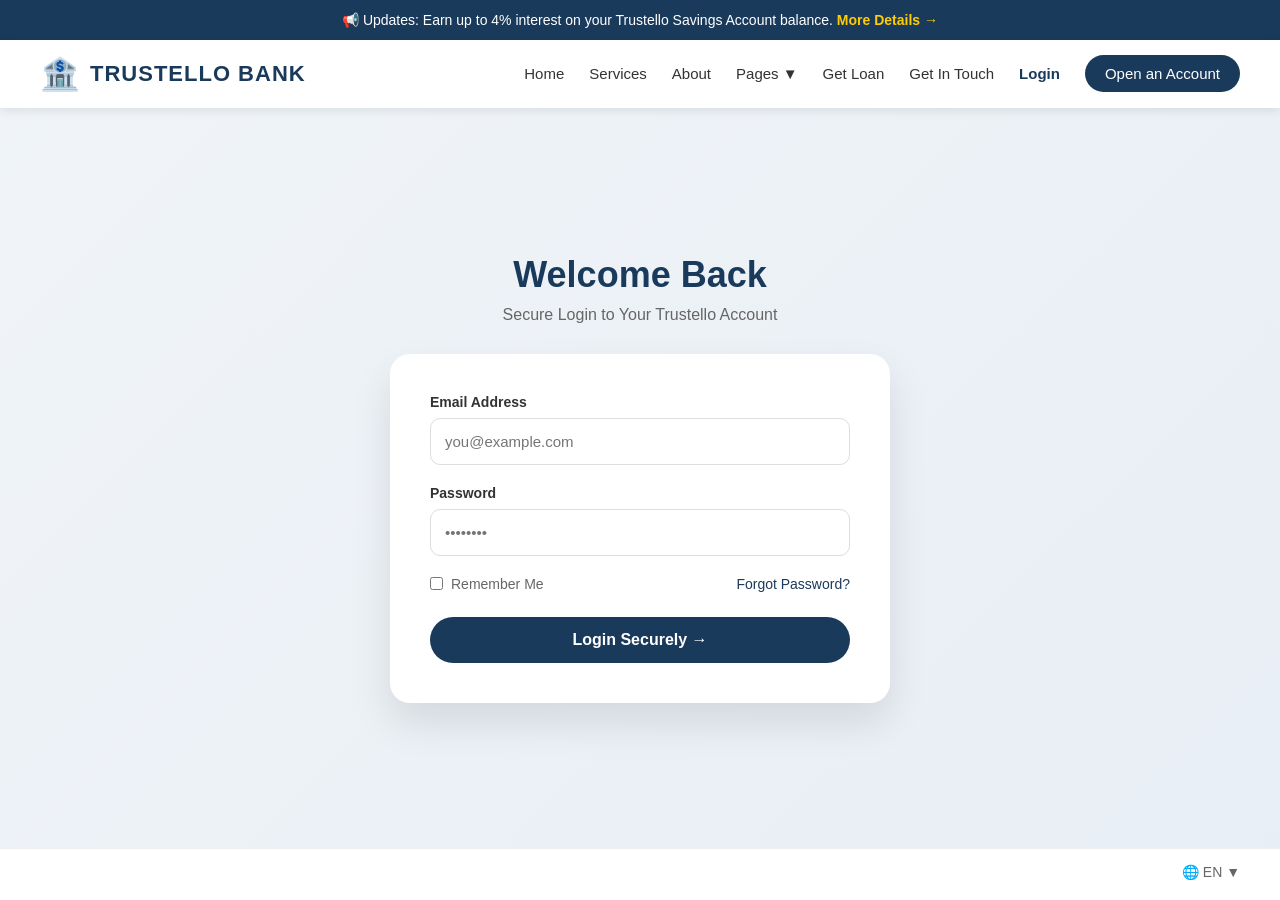
==== index.html @ e1e047c7 "Update index.html" ====
<!DOCTYPE html>
<html lang="en">
<head>
    <meta charset="UTF-8">
    <meta name="viewport" content="width=device-width, initial-scale=1.0">
    <title>Trustello Bank — Secure Login</title>
    <link rel="stylesheet" href="style.css">
</head>
<body>
    <!-- Top Banner -->
    <div class="update-banner">
        📢 Updates: Earn up to 4% interest on your Trustello Savings Account balance. 
        <a href="#">More Details →</a>
    </div>

    <!-- Navigation Bar -->
    <nav class="navbar">
        <div class="nav-container">
            <div class="logo">
                <!-- Space for logo -->
                <div class="logo-placeholder">
                    <span class="logo-icon">🏦</span>
                    <span class="logo-text">TRUSTELLO BANK</span>
                </div>
            </div>
            <ul class="nav-links">
                <li><a href="#">Home</a></li>
                <li><a href="#">Services</a></li>
                <li><a href="#">About</a></li>
                <li class="dropdown">
                    <a href="#">Pages ▼</a>
                </li>
                <li><a href="#">Get Loan</a></li>
                <li><a href="#">Get In Touch</a></li>
                <li><a href="#" class="login-link">Login</a></li>
                <li><a href="#" class="signup-btn">Open an Account</a></li>
            </ul>
        </div>
    </nav>

    <!-- Main Login Section -->
    <div class="main-container">
        <div class="login-wrapper">
            <div class="welcome-section">
                <h2>Welcome Back</h2>
                <p>Secure Login to Your Trustello Account</p>
            </div>
            
            <div class="login-card">
                <form id="loginForm">
                    <div class="input-group">
                        <label>Email Address</label>
                        <input type="email" id="email" placeholder="you@example.com" required>
                    </div>
                    <div class="input-group">
                        <label>Password</label>
                        <input type="password" id="password" placeholder="••••••••" required>
                    </div>
                    <div class="form-options">
                        <label class="checkbox-label">
                            <input type="checkbox" id="rememberMe"> Remember Me
                        </label>
                        <a href="#" class="forgot-link">Forgot Password?</a>
                    </div>
                    <button type="submit" class="login-btn">Login Securely →</button>
                </form>
            </div>
        </div>
    </div>

    <!-- Footer Language Selector -->
    <footer class="footer">
        <div class="language-selector">
            <span>🌐 EN ▼</span>
        </div>
    </footer>

    <script src="script.js"></script>
</body>
</html>
---- style.css ----
* {
    margin: 0;
    padding: 0;
    box-sizing: border-box;
    font-family: 'Segoe UI', Tahoma, Geneva, Verdana, sans-serif;
}

/* Update Banner */
.update-banner {
    background: #1a3a5c;
    color: white;
    padding: 12px 40px;
    font-size: 14px;
    text-align: center;
}

.update-banner a {
    color: #ffcc00;
    text-decoration: none;
    font-weight: bold;
}

.update-banner a:hover {
    text-decoration: underline;
}

/* Navbar */
.navbar {
    background: white;
    box-shadow: 0 2px 10px rgba(0,0,0,0.1);
    position: sticky;
    top: 0;
    z-index: 100;
}

.nav-container {
    max-width: 1400px;
    margin: 0 auto;
    padding: 15px 40px;
    display: flex;
    justify-content: space-between;
    align-items: center;
    flex-wrap: wrap;
}

/* Logo Section with Space for Image */
.logo-placeholder {
    display: flex;
    align-items: center;
    gap: 10px;
}

.logo-icon {
    font-size: 32px;
}

.logo-text {
    font-size: 22px;
    font-weight: bold;
    color: #1a3a5c;
    letter-spacing: 1px;
}

/* For actual logo image - uncomment and add your logo file */
/*
.logo-placeholder img {
    height: 45px;
    width: auto;
}
.logo-text {
    display: none;
}
*/

.nav-links {
    display: flex;
    list-style: none;
    gap: 25px;
    align-items: center;
    flex-wrap: wrap;
}

.nav-links a {
    text-decoration: none;
    color: #333;
    font-size: 15px;
    font-weight: 500;
    transition: color 0.3s;
}

.nav-links a:hover {
    color: #1a3a5c;
}

.login-link {
    color: #1a3a5c !important;
    font-weight: bold !important;
}

.signup-btn {
    background: #1a3a5c;
    color: white !important;
    padding: 10px 20px;
    border-radius: 25px;
}

.signup-btn:hover {
    background: #0f2a44;
    color: white !important;
}

.logout-nav {
    background: #dc3545;
    color: white !important;
    padding: 10px 20px;
    border-radius: 25px;
}

.logout-nav:hover {
    background: #c82333;
    color: white !important;
}

/* Main Login Container */
.main-container {
    min-height: calc(100vh - 160px);
    background: linear-gradient(135deg, #f0f4f8 0%, #e8eef5 100%);
    display: flex;
    align-items: center;
    justify-content: center;
    padding: 60px 20px;
}

.login-wrapper {
    max-width: 500px;
    width: 100%;
}

.welcome-section {
    text-align: center;
    margin-bottom: 30px;
}

.welcome-section h2 {
    font-size: 36px;
    color: #1a3a5c;
    margin-bottom: 10px;
}

.welcome-section p {
    color: #666;
    font-size: 16px;
}

.login-card {
    background: white;
    border-radius: 20px;
    padding: 40px;
    box-shadow: 0 20px 40px rgba(0,0,0,0.1);
}

.input-group {
    margin-bottom: 20px;
}

.input-group label {
    display: block;
    margin-bottom: 8px;
    font-weight: 600;
    color: #333;
    font-size: 14px;
}

.input-group input {
    width: 100%;
    padding: 14px;
    border: 1px solid #ddd;
    border-radius: 10px;
    font-size: 15px;
    transition: border-color 0.3s;
}

.input-group input:focus {
    outline: none;
    border-color: #1a3a5c;
}

.form-options {
    display: flex;
    justify-content: space-between;
    align-items: center;
    margin-bottom: 25px;
    font-size: 14px;
}

.checkbox-label {
    display: flex;
    align-items: center;
    gap: 8px;
    color: #666;
    cursor: pointer;
}

.forgot-link {
    color: #1a3a5c;
    text-decoration: none;
}

.forgot-link:hover {
    text-decoration: underline;
}

.login-btn {
    width: 100%;
    padding: 14px;
    background: #1a3a5c;
    color: white;
    border: none;
    border-radius: 30px;
    font-size: 16px;
    font-weight: bold;
    cursor: pointer;
    transition: background 0.3s;
}

.login-btn:hover {
    background: #0f2a44;
}

/* Dashboard Layout */
.dashboard-container {
    background: #f5f7fa;
    min-height: calc(100vh - 160px);
    padding: 40px;
}

.dashboard-grid {
    max-width: 1400px;
    margin: 0 auto;
    display: grid;
    grid-template-columns: 1fr 1.5fr;
    gap: 30px;
}

/* Left Column */
.dashboard-left {
    display: flex;
    flex-direction: column;
    gap: 25px;
}

.welcome-card {
    background: linear-gradient(135deg, #1a3a5c, #0f2a44);
    color: white;
    padding: 25px;
    border-radius: 20px;
}

.welcome-card h3 {
    font-size: 22px;
    margin-bottom: 8px;
}

.welcome-card p {
    opacity: 0.8;
    font-size: 14px;
}

/* Physical Bank Card */
.physical-card {
    background: linear-gradient(135deg, #1e3c72 0%, #2a5298 100%);
    border-radius: 20px;
    padding: 25px;
    color: white;
    box-shadow: 0 10px 20px rgba(0,0,0,0.2);
}

.card-chip {
    font-size: 32px;
    margin-bottom: 30px;
}

.card-number {
    font-size: 22px;
    letter-spacing: 2px;
    margin-bottom: 20px;
    font-family: monospace;
}

.card-details {
    display: flex;
    gap: 30px;
    margin-bottom: 20px;
    font-size: 12px;
}

.card-label {
    display: block;
    font-size: 10px;
    opacity: 0.7;
    margin-bottom: 5px;
}

.card-brand {
    text-align: right;
    font-size: 18px;
    font-weight: bold;
    font-style: italic;
}

/* Transfer Section */
.transfer-section {
    background: white;
    padding: 25px;
    border-radius: 20px;
    box-shadow: 0 2px 10px rgba(0,0,0,0.05);
}

.transfer-section h3 {
    color: #1a3a5c;
    margin-bottom: 20px;
}

.transfer-group {
    margin-bottom: 15px;
}

.transfer-group label {
    font-size: 14px;
    font-weight: 600;
    color: #333;
    margin-bottom: 6px;
    display: block;
}

.transfer-group input {
    width: 100%;
    padding: 12px;
    border: 1px solid #ddd;
    border-radius: 10px;
}

#transferBtn {
    background: #28a745;
    margin-top: 10px;
    width: 100%;
    padding: 12px;
    border: none;
    border-radius: 30px;
    color: white;
    font-weight: bold;
    cursor: pointer;
}

#transferBtn:hover {
    background: #218838;
}

/* Right Column */
.dashboard-right {
    display: flex;
    flex-direction: column;
    gap: 25px;
}

.balance-card {
    background: white;
    padding: 30px;
    border-radius: 20px;
    text-align: center;
    box-shadow: 0 2px 10px rgba(0,0,0,0.05);
}

.balance-card p {
    color: #666;
    font-size: 14px;
}

.balance-card h2 {
    font-size: 48px;
    color: #1a3a5c;
    margin: 15px 0;
}

.account-info {
    background: #f5f7fa;
    padding: 15px;
    border-radius: 12px;
    margin-top: 10px;
}

.account-info p {
    margin: 5px 0;
    font-size: 13px;
}

.transactions {
    background: white;
    padding: 25px;
    border-radius: 20px;
    box-shadow: 0 2px 10px rgba(0,0,0,0.05);
}

.transactions h3 {
    color: #1a3a5c;
    margin-bottom: 20px;
}

.transactions-table-wrapper {
    overflow-x: auto;
}

table {
    width: 100%;
    border-collapse: collapse;
}

th, td {
    padding: 12px;
    text-align: left;
    border-bottom: 1px solid #eee;
}

th {
    background: #f5f7fa;
    font-weight: 600;
    color: #555;
}

td.negative {
    color: #dc3545;
}

td.positive {
    color: #28a745;
}

/* Footer */
.footer {
    background: white;
    border-top: 1px solid #eee;
    padding: 15px 40px;
    text-align: right;
}

.language-selector {
    font-size: 14px;
    color: #666;
    cursor: pointer;
}

/* Error Message */
.error-message {
    background: #f8d7da;
    color: #721c24;
    padding: 12px;
    border-radius: 10px;
    margin-bottom: 20px;
    text-align: center;
}

.transfer-message {
    margin-top: 15px;
    padding: 10px;
    border-radius: 10px;
    text-align: center;
    font-size: 14px;
}

.transfer-message.success {
    background: #d4edda;
    color: #155724;
}

.transfer-message.error {
    background: #f8d7da;
    color: #721c24;
}

/* Responsive */
@media (max-width: 1000px) {
    .dashboard-grid {
        grid-template-columns: 1fr;
    }
    
    .nav-container {
        flex-direction: column;
        gap: 15px;
    }
    
    .nav-links {
        justify-content: center;
    }
    
    .dashboard-container {
        padding: 20px;
    }
}

@media (max-width: 700px) {
    .nav-links {
        gap: 12px;
    }
    
    .nav-links a {
        font-size: 12px;
    }
    
    .signup-btn, .logout-nav {
        padding: 6px 12px;
    }
    
    .login-card {
        padding: 25px;
    }
}
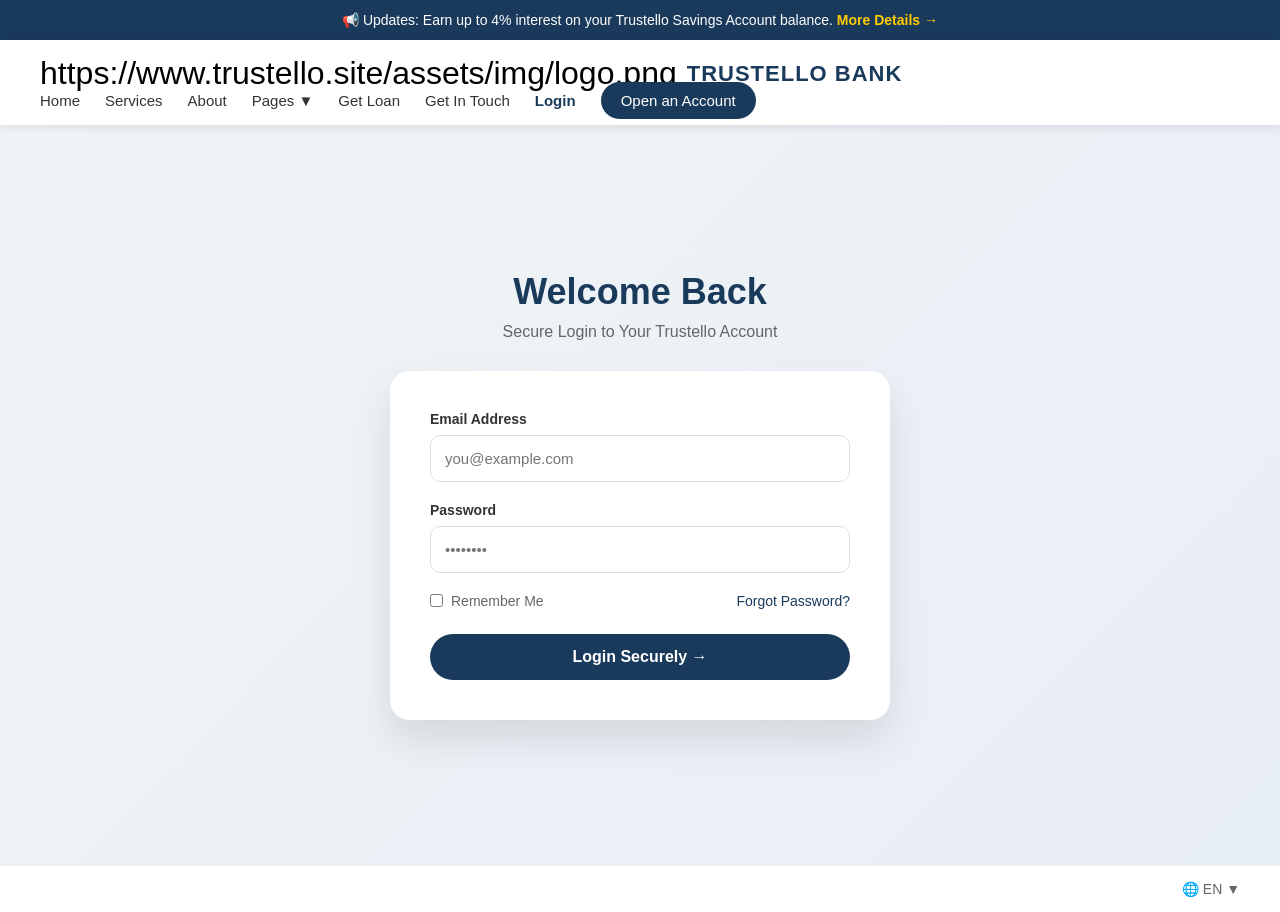
==== commit 961d6a03: "Update index.html" ====
--- a/index.html
+++ b/index.html
@@ -19,7 +19,7 @@
             <div class="logo">
                 <!-- Space for logo -->
                 <div class="logo-placeholder">
-                    <span class="logo-icon">🏦</span>
+                    <span class="logo-icon">https://www.trustello.site/assets/img/logo.png</span>
                     <span class="logo-text">TRUSTELLO BANK</span>
                 </div>
             </div>
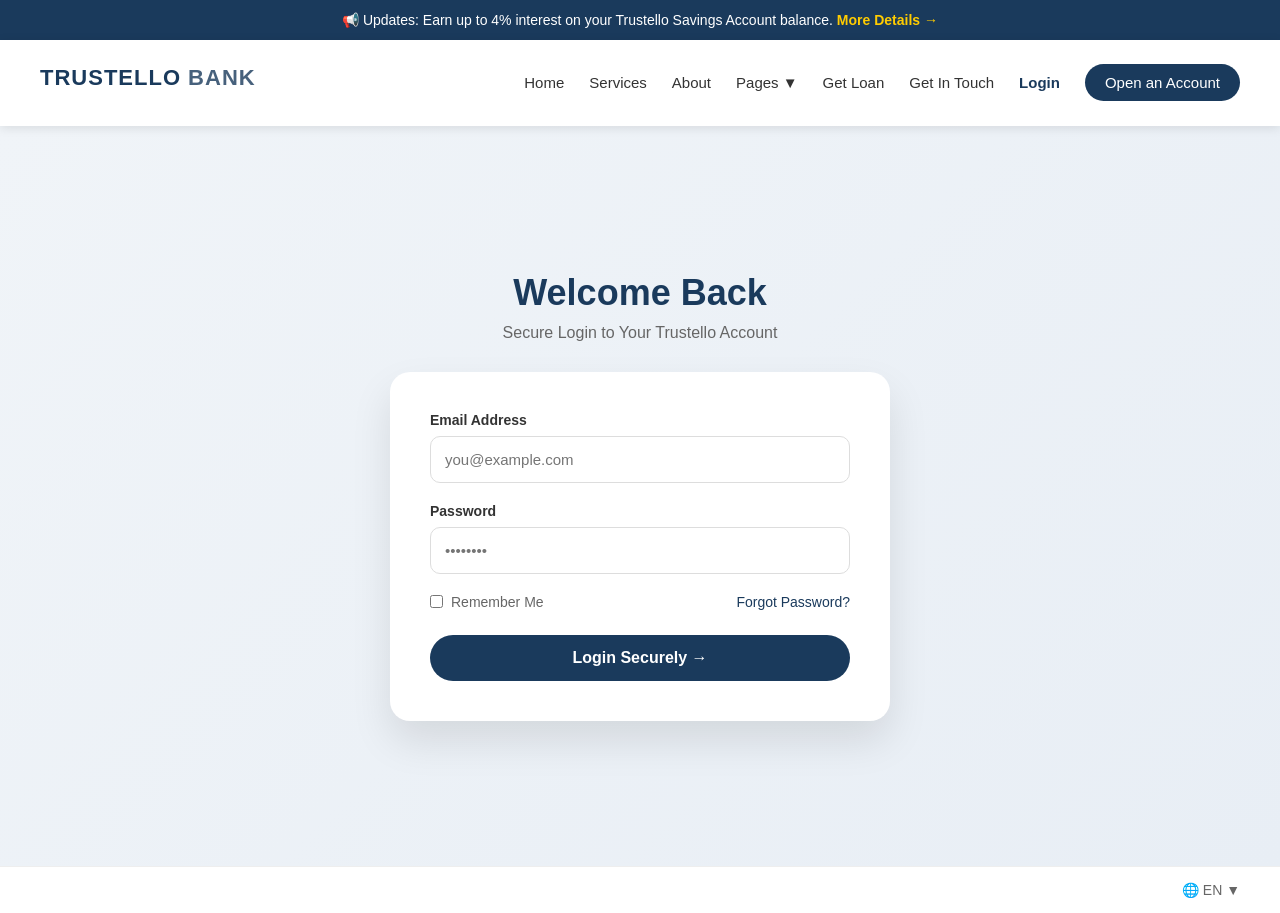
==== commit b8aff0eb: "Update index.html" ====
--- a/index.html
+++ b/index.html
@@ -17,10 +17,11 @@
     <nav class="navbar">
         <div class="nav-container">
             <div class="logo">
-                <!-- Space for logo -->
-                <div class="logo-placeholder">
-                    <span class="logo-icon">https://www.trustello.site/assets/img/logo.png</span>
-                    <span class="logo-text">TRUSTELLO BANK</span>
+                <!-- Colored Logo Section -->
+                <div class="logo-section">
+                    <div class="custom-logo">
+                        TRUSTELLO <span class="logo-accent">BANK</span>
+                    </div>
                 </div>
             </div>
             <ul class="nav-links">
--- a/style.css
+++ b/style.css
@@ -514,3 +514,74 @@
         padding: 25px;
     }
 }
+
+/* ============================================ */
+/* TRUSTELLO BANK - CUSTOM LOGO STYLES          */
+/* ============================================ */
+
+/* Logo Section Container */
+.logo-section {
+    text-align: center;
+    margin: 10px 0 20px 0;
+}
+
+/* Colored Gradient Logo */
+.custom-logo {
+    background: linear-gradient(135deg, #0a1e3c 0%, #1a4a8a 100%);
+    color: white;
+    padding: 12px 24px;
+    border-radius: 12px;
+    font-size: 28px;
+    font-weight: bold;
+    display: inline-block;
+    box-shadow: 0 4px 12px rgba(0,0,0,0.15);
+    letter-spacing: 1px;
+    font-family: 'Segoe UI', Tahoma, Geneva, Verdana, sans-serif;
+}
+
+/* Gold Accent for "BANK" text */
+.logo-accent {
+    color: #ffd700;
+    font-weight: bold;
+}
+
+/* Optional: Add hover effect */
+.custom-logo:hover {
+    transform: scale(1.02);
+    transition: transform 0.3s ease;
+    box-shadow: 0 6px 16px rgba(0,0,0,0.2);
+}
+
+/* For smaller screens */
+@media (max-width: 700px) {
+    .custom-logo {
+        font-size: 20px;
+        padding: 8px 16px;
+    }
+}
+
+/* If you want the logo in the navbar as well */
+.navbar .custom-logo {
+    background: transparent;
+    box-shadow: none;
+    padding: 0;
+    color: #1a3a5c;
+    font-size: 22px;
+}
+
+.navbar .logo-accent {
+    color: #1a3a5c;
+    opacity: 0.8;
+}
+
+/* Alternative: Simple Text Logo (if gradient doesn't fit your design) */
+.logo-text-only {
+    font-size: 24px;
+    font-weight: bold;
+    background: linear-gradient(135deg, #0a1e3c, #1a4a8a);
+    -webkit-background-clip: text;
+    background-clip: text;
+    color: transparent;
+    display: inline-block;
+}
+}
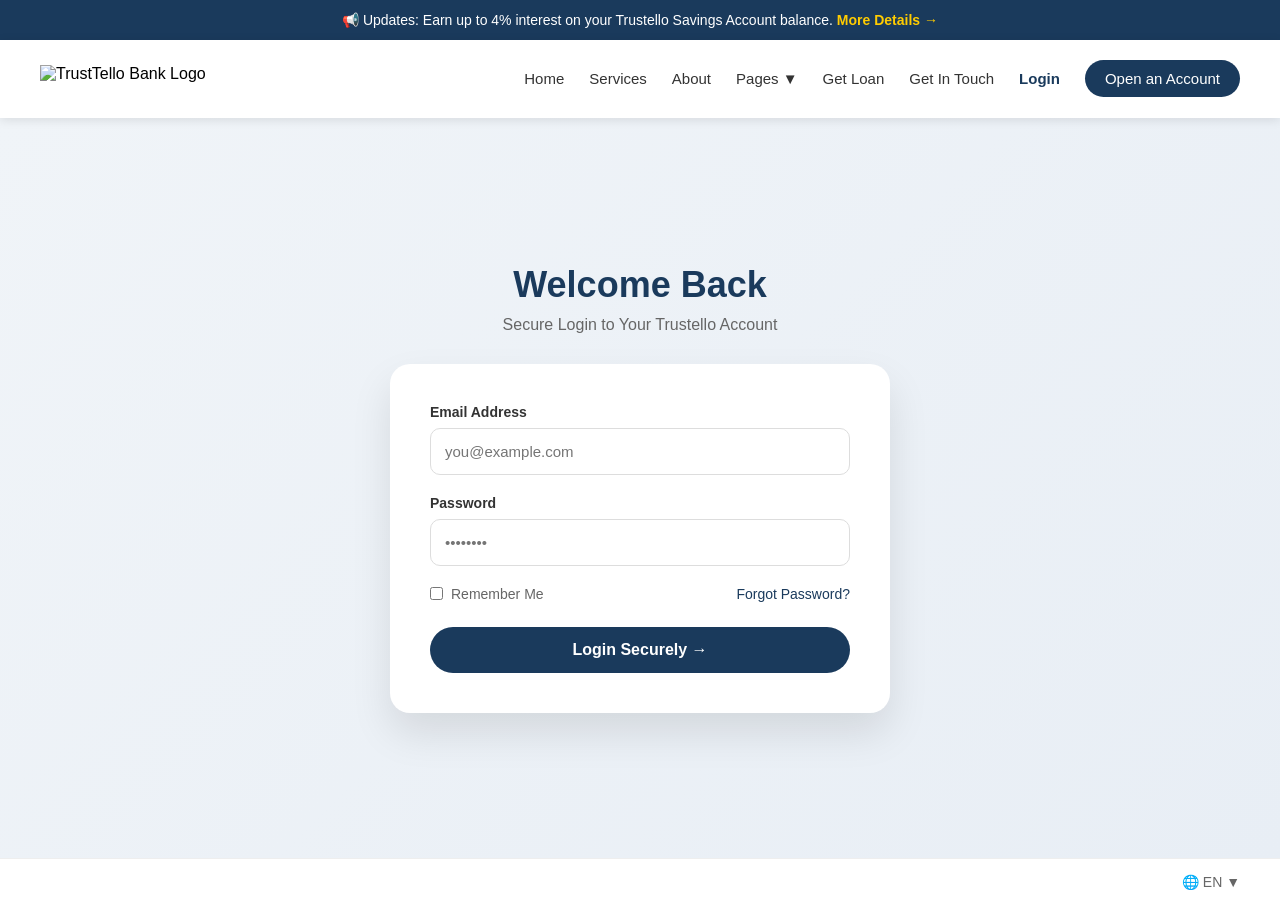
==== commit f8011d09: "Update index.html" ====
--- a/index.html
+++ b/index.html
@@ -17,11 +17,11 @@
     <nav class="navbar">
         <div class="nav-container">
             <div class="logo">
-                <!-- Colored Logo Section -->
+                <!-- Logo with your actual image -->
                 <div class="logo-section">
-                    <div class="custom-logo">
-                        TRUSTELLO <span class="logo-accent">BANK</span>
-                    </div>
+                    <img src="https://blogger.googleusercontent.com/img/b/R29vZ2xl/AVvXsEgJX2ZDa-uyqSd7g50r66tyUPOaTvo8WCbmnlj95F3vcibmzq5OAerZwbmfi_qysc3w4CRJn98SGDkOrQ_m3ZCFn9ofwAVLncT7ilW7xC7VNoZwsf7-wgF4w3XSMqtoRwtBaZBlxAYm1YB0yN_78huTArWcEP47Dm3lwleB87Sgpbt4QH7KBnHInQFAAweE/s320/logo%20%281%29.png" 
+                         alt="TrustTello Bank Logo" 
+                         class="bank-logo">
                 </div>
             </div>
             <ul class="nav-links">
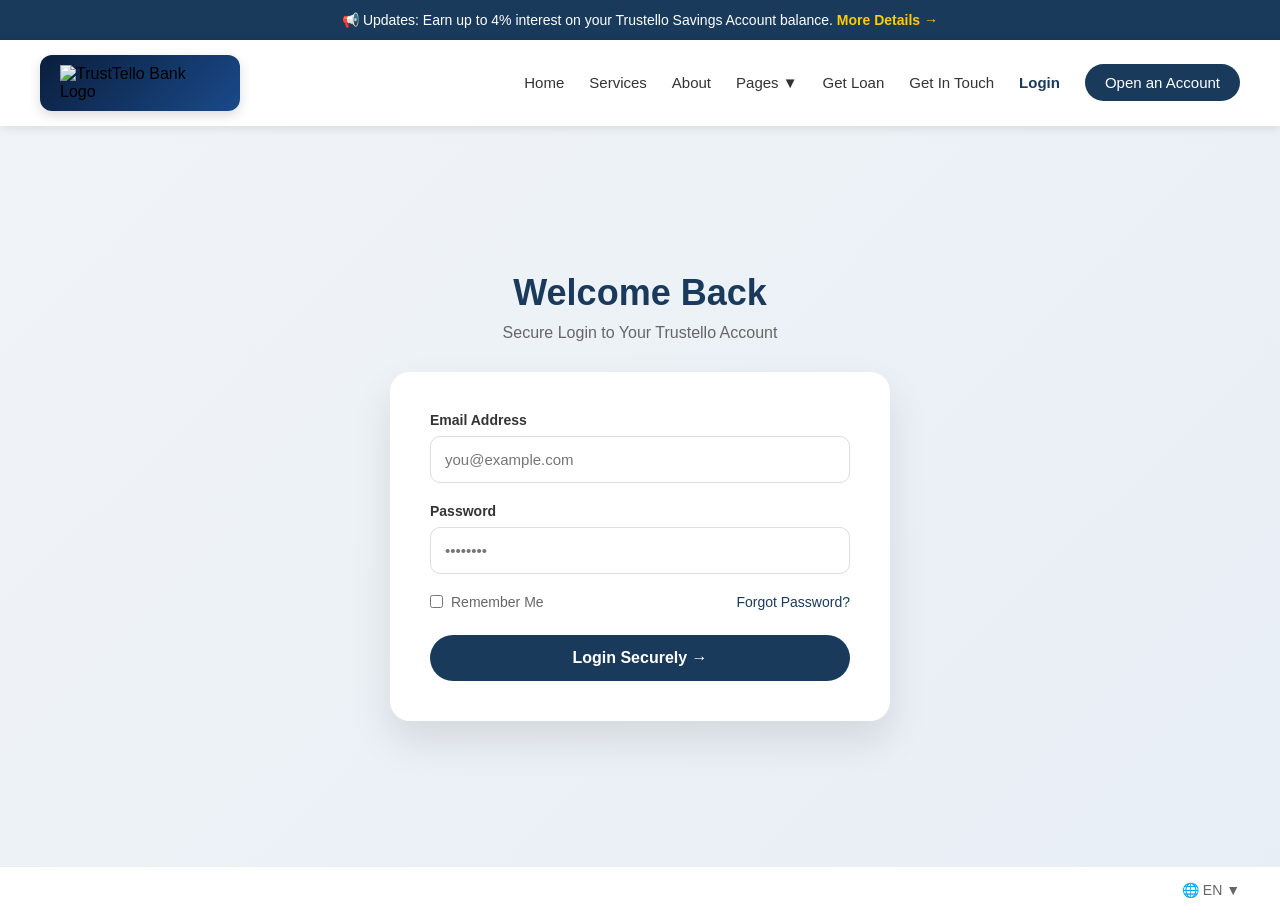
==== commit 819b1c3b: "Update index.html" ====
--- a/index.html
+++ b/index.html
@@ -1,4 +1,4 @@
-<!DOCTYPE html>
+ <!DOCTYPE html>
 <html lang="en">
 <head>
     <meta charset="UTF-8">
@@ -17,11 +17,13 @@
     <nav class="navbar">
         <div class="nav-container">
             <div class="logo">
-                <!-- Logo with your actual image -->
+                <!-- Logo with Blue Background Wrapper -->
                 <div class="logo-section">
-                    <img src="https://blogger.googleusercontent.com/img/b/R29vZ2xl/AVvXsEgJX2ZDa-uyqSd7g50r66tyUPOaTvo8WCbmnlj95F3vcibmzq5OAerZwbmfi_qysc3w4CRJn98SGDkOrQ_m3ZCFn9ofwAVLncT7ilW7xC7VNoZwsf7-wgF4w3XSMqtoRwtBaZBlxAYm1YB0yN_78huTArWcEP47Dm3lwleB87Sgpbt4QH7KBnHInQFAAweE/s320/logo%20%281%29.png" 
-                         alt="TrustTello Bank Logo" 
-                         class="bank-logo">
+                    <div class="logo-blue-bg">
+                        <img src="https://blogger.googleusercontent.com/img/b/R29vZ2xl/AVvXsEgJX2ZDa-uyqSd7g50r66tyUPOaTvo8WCbmnlj95F3vcibmzq5OAerZwbmfi_qysc3w4CRJn98SGDkOrQ_m3ZCFn9ofwAVLncT7ilW7xC7VNoZwsf7-wgF4w3XSMqtoRwtBaZBlxAYm1YB0yN_78huTArWcEP47Dm3lwleB87Sgpbt4QH7KBnHInQFAAweE/s320/logo%20%281%29.png" 
+                             alt="TrustTello Bank Logo" 
+                             class="bank-logo">
+                    </div>
                 </div>
             </div>
             <ul class="nav-links">
--- a/style.css
+++ b/style.css
@@ -60,17 +60,6 @@
     color: #1a3a5c;
     letter-spacing: 1px;
 }
-
-/* For actual logo image - uncomment and add your logo file */
-/*
-.logo-placeholder img {
-    height: 45px;
-    width: auto;
-}
-.logo-text {
-    display: none;
-}
-*/
 
 .nav-links {
     display: flex;
@@ -516,72 +505,40 @@
 }
 
 /* ============================================ */
-/* TRUSTELLO BANK - CUSTOM LOGO STYLES          */
+/* TRUSTELLO BANK - LOGO STYLES (FIXED)         */
 /* ============================================ */
+
+/* Logo Blue Background Wrapper */
+.logo-blue-bg {
+    background: linear-gradient(135deg, #0a1e3c 0%, #1a4a8a 100%);
+    padding: 10px 20px;
+    border-radius: 12px;
+    display: inline-block;
+    box-shadow: 0 4px 12px rgba(0,0,0,0.15);
+}
+
+/* Logo Image */
+.bank-logo {
+    max-width: 160px;
+    height: auto;
+    display: block;
+}
 
 /* Logo Section Container */
 .logo-section {
-    text-align: center;
-    margin: 10px 0 20px 0;
-}
-
-/* Colored Gradient Logo */
-.custom-logo {
-    background: linear-gradient(135deg, #0a1e3c 0%, #1a4a8a 100%);
-    color: white;
-    padding: 12px 24px;
-    border-radius: 12px;
-    font-size: 28px;
-    font-weight: bold;
     display: inline-block;
-    box-shadow: 0 4px 12px rgba(0,0,0,0.15);
-    letter-spacing: 1px;
-    font-family: 'Segoe UI', Tahoma, Geneva, Verdana, sans-serif;
-}
-
-/* Gold Accent for "BANK" text */
-.logo-accent {
-    color: #ffd700;
-    font-weight: bold;
-}
-
-/* Optional: Add hover effect */
-.custom-logo:hover {
-    transform: scale(1.02);
-    transition: transform 0.3s ease;
-    box-shadow: 0 6px 16px rgba(0,0,0,0.2);
-}
-
-/* For smaller screens */
-@media (max-width: 700px) {
-    .custom-logo {
-        font-size: 20px;
-        padding: 8px 16px;
-    }
-}
-
-/* If you want the logo in the navbar as well */
-.navbar .custom-logo {
-    background: transparent;
-    box-shadow: none;
-    padding: 0;
-    color: #1a3a5c;
-    font-size: 22px;
-}
-
-.navbar .logo-accent {
-    color: #1a3a5c;
-    opacity: 0.8;
-}
-
-/* Alternative: Simple Text Logo (if gradient doesn't fit your design) */
-.logo-text-only {
-    font-size: 24px;
-    font-weight: bold;
-    background: linear-gradient(135deg, #0a1e3c, #1a4a8a);
-    -webkit-background-clip: text;
-    background-clip: text;
-    color: transparent;
-    display: inline-block;
-}
-}
+}
+
+/* Dashboard Page - Logo in Top Left Corner */
+.dashboard .logo-section {
+    position: absolute;
+    top: 20px;
+    left: 20px;
+    z-index: 10;
+}
+
+/* Index Page - Logo in Navbar */
+.navbar .logo-section {
+    display: flex;
+    align-items: center;
+}
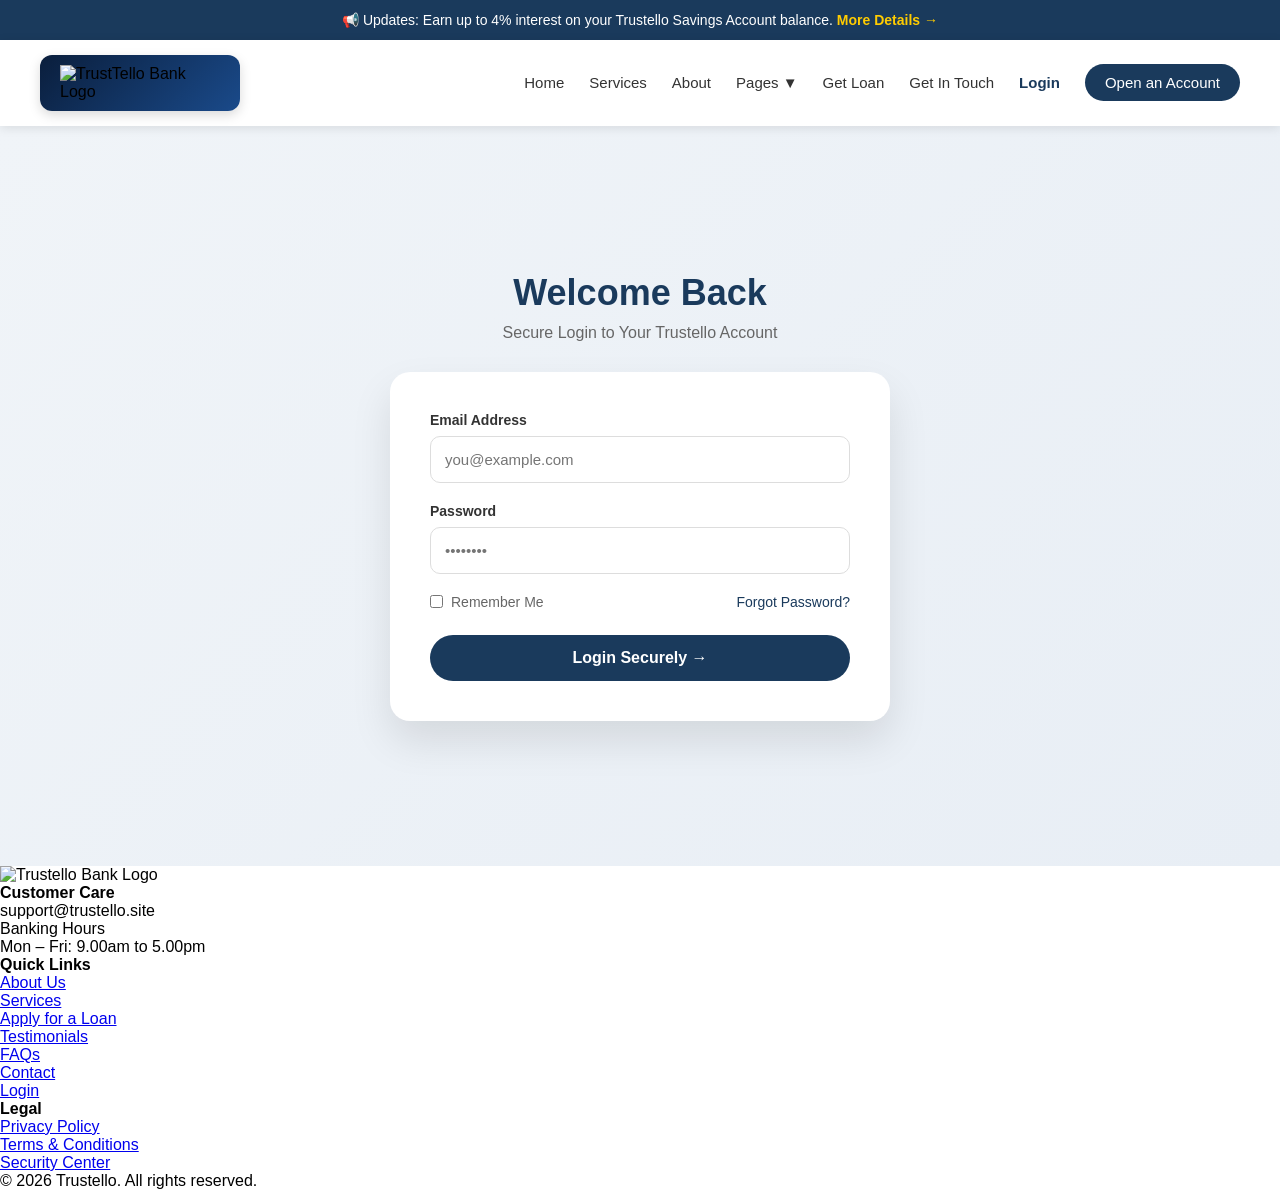
==== commit f4f5183e: "Update index.html" ====
--- a/index.html
+++ b/index.html
@@ -1,4 +1,4 @@
- <!DOCTYPE html>
+<!DOCTYPE html>
 <html lang="en">
 <head>
     <meta charset="UTF-8">
@@ -71,10 +71,56 @@
         </div>
     </div>
 
-    <!-- Footer Language Selector -->
-    <footer class="footer">
-        <div class="language-selector">
-            <span>🌐 EN ▼</span>
+    <!-- Professional Footer -->
+    <footer class="professional-footer">
+        <div class="footer-container">
+            <div class="footer-grid">
+                <!-- Brand Column - No Blue Background -->
+                <div class="footer-brand">
+                    <div class="footer-logo">
+                        <img src="https://blogger.googleusercontent.com/img/b/R29vZ2xl/AVvXsEgJX2ZDa-uyqSd7g50r66tyUPOaTvo8WCbmnlj95F3vcibmzq5OAerZwbmfi_qysc3w4CRJn98SGDkOrQ_m3ZCFn9ofwAVLncT7ilW7xC7VNoZwsf7-wgF4w3XSMqtoRwtBaZBlxAYm1YB0yN_78huTArWcEP47Dm3lwleB87Sgpbt4QH7KBnHInQFAAweE/s320/logo%20%281%29.png" 
+                             alt="Trustello Bank Logo" 
+                             class="footer-bank-logo">
+                    </div>
+                </div>
+
+                <!-- Customer Care Column -->
+                <div class="footer-section">
+                    <h4>Customer Care</h4>
+                    <p class="support-email">support@trustello.site</p>
+                    <p class="hours-title">Banking Hours</p>
+                    <p class="hours">Mon – Fri: 9.00am to 5.00pm</p>
+                </div>
+
+                <!-- Quick Links Column -->
+                <div class="footer-section">
+                    <h4>Quick Links</h4>
+                    <ul class="footer-links">
+                        <li><a href="#">About Us</a></li>
+                        <li><a href="#">Services</a></li>
+                        <li><a href="#">Apply for a Loan</a></li>
+                        <li><a href="#">Testimonials</a></li>
+                        <li><a href="#">FAQs</a></li>
+                        <li><a href="#">Contact</a></li>
+                        <li><a href="#" class="login-link-footer">Login</a></li>
+                    </ul>
+                </div>
+
+                <!-- Legal Column -->
+                <div class="footer-section">
+                    <h4>Legal</h4>
+                    <ul class="footer-links">
+                        <li><a href="#">Privacy Policy</a></li>
+                        <li><a href="#">Terms & Conditions</a></li>
+                        <li><a href="#">Security Center</a></li>
+                    </ul>
+                </div>
+            </div>
+
+            <!-- Copyright -->
+            <div class="footer-copyright">
+                <p>© 2026 Trustello. All rights reserved.</p>
+            </div>
         </div>
     </footer>
 
